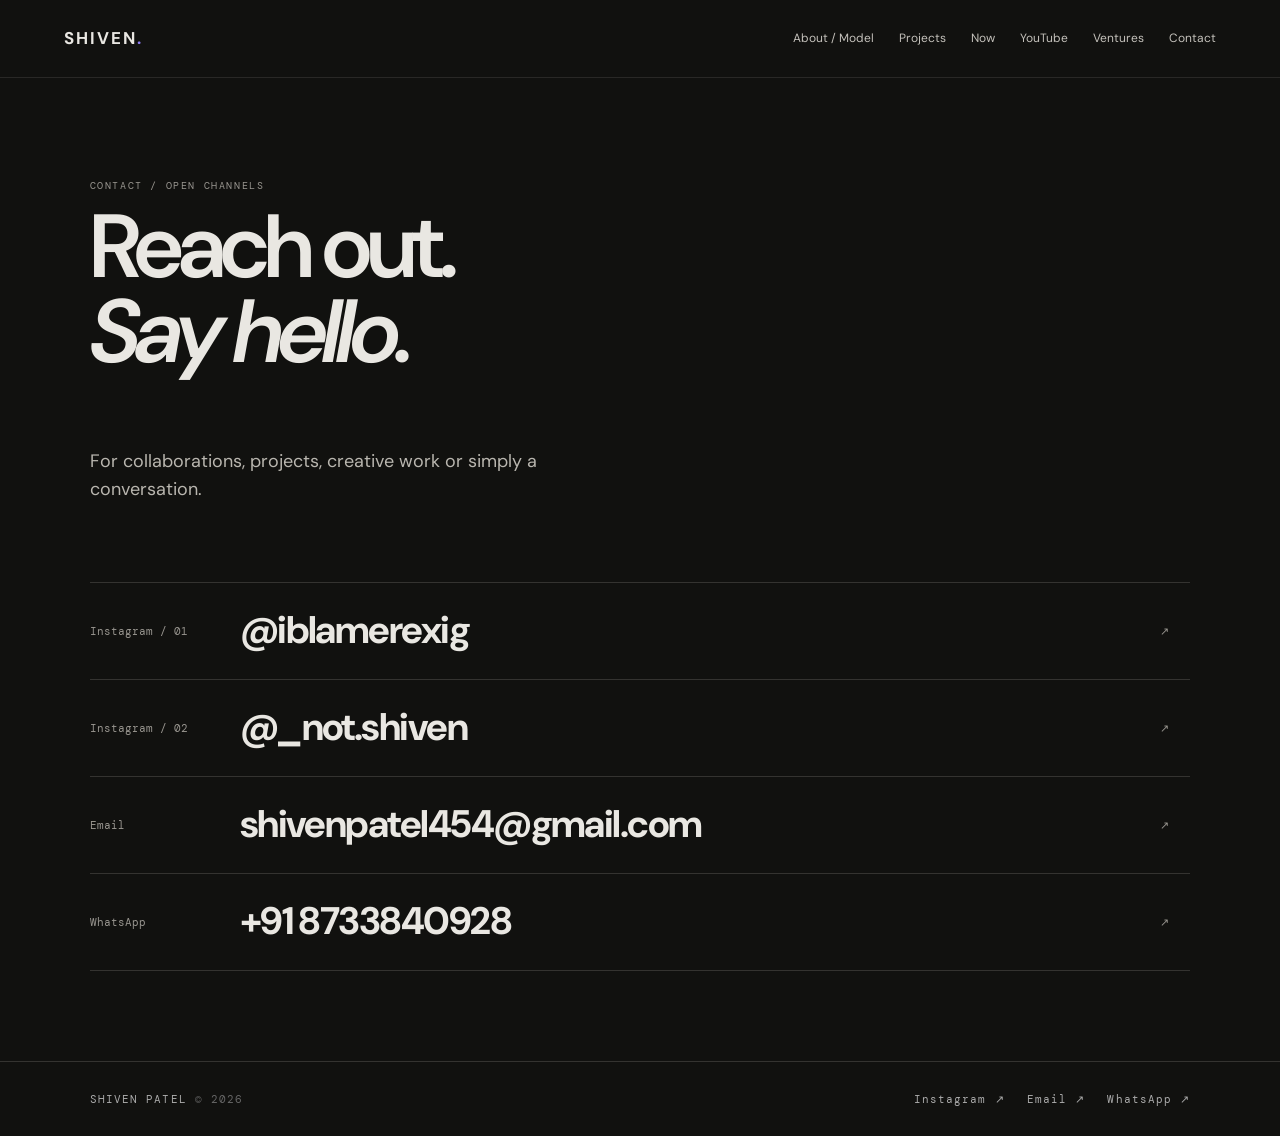
==== contact.html @ d4d67826 "Publish portfolio website" ====
<!doctype html>
<html lang="en">
<head>
  <meta charset="utf-8">
  <meta name="viewport" content="width=device-width, initial-scale=1">
  <meta name="description" content="Shiven Patel — personal portfolio, modeling, projects and ventures.">
  <title>Contact — Shiven Patel</title>
  <link rel="stylesheet" href="style.css">
</head>
<body class="personal">
<header class="site-header">
  <a class="wordmark" href="index.html">SHIVEN<span>.</span></a>
  <button class="menu-toggle" aria-label="Open navigation" aria-expanded="false">☰</button>
  <nav class="nav-links">
    <a href="about.html">About / Model</a><a href="projects.html">Projects</a><a href="now.html">Now</a>
    <a href="youtube.html">YouTube</a><a href="ventures.html">Ventures</a><a href="contact.html">Contact</a>
  </nav>
</header>

<main><section class="page-intro section-pad"><p class="eyebrow">CONTACT / OPEN CHANNELS</p><h1>Reach out.<br><em>Say hello.</em></h1><p class="lede">For collaborations, projects, creative work or simply a conversation.</p></section><section class="contact-list section-pad"><a href="https://www.instagram.com/iblamerexig/" target="_blank" rel="noopener"><span>Instagram / 01</span><h2>@iblamerexig</h2><span>↗</span></a><a href="https://www.instagram.com/_not.shiven/" target="_blank" rel="noopener"><span>Instagram / 02</span><h2>@_not.shiven</h2><span>↗</span></a><a href="mailto:shivenpatel454@gmail.com"><span>Email</span><h2>shivenpatel454@gmail.com</h2><span>↗</span></a><a href="https://wa.me/918733840928" target="_blank" rel="noopener"><span>WhatsApp</span><h2>+91 8733840928</h2><span>↗</span></a></section></main><footer class="footer"><div>SHIVEN PATEL <span>© 2026</span></div><div class="footer-links"><a href="https://www.instagram.com/iblamerexig/" target="_blank" rel="noopener">Instagram ↗</a><a href="mailto:shivenpatel454@gmail.com">Email ↗</a><a href="https://wa.me/918733840928" target="_blank" rel="noopener">WhatsApp ↗</a></div></footer>
<script src="script.js"></script></body></html>
---- style.css ----
@import url('https://fonts.googleapis.com/css2?family=DM+Mono:wght@400;500&family=DM+Sans:wght@400;500;600;700&family=Playfair+Display:ital,wght@0,500;0,600;1,500&display=swap');
:root{--bg:#11110f;--surface:#1a1917;--text:#e9e7e2;--muted:#98958f;--line:#343330;--purple:#8d7cf6;--red:#e35c51;--white:#f1f0ed}*{box-sizing:border-box}html{scroll-behavior:smooth}body{margin:0;background:var(--bg);color:var(--text);font-family:'DM Sans',sans-serif;font-size:16px;line-height:1.55}a{color:inherit;text-decoration:none}img{display:block;width:100%;height:100%;object-fit:cover;  object-position:center 30%;}button{font:inherit}.site-header{height:78px;display:flex;align-items:center;justify-content:space-between;padding:0 5vw;border-bottom:1px solid #292826;position:relative;z-index:10}.wordmark{font-size:17px;font-weight:700;letter-spacing:.12em}.wordmark span{color:var(--purple)}.nav-links{display:flex;gap:25px;font-size:12px;color:#c4c1bb}.nav-links a:hover,.text-link:hover{color:white}.menu-toggle{display:none;background:none;border:0;color:var(--text);font-size:24px}.eyebrow{font-family:'DM Mono',monospace;font-size:10px;letter-spacing:.16em;text-transform:uppercase;color:var(--muted)}h1,h2,h3,p{margin-top:0}h1{font-size:clamp(48px,8vw,112px);line-height:.95;letter-spacing:-.055em;font-weight:600}h2{font-size:clamp(32px,5vw,66px);line-height:1.04;letter-spacing:-.04em}h3{font-size:32px}h1 span,h2 em{font-family:'Playfair Display',serif;font-weight:500;font-style:italic;letter-spacing:-.04em}.lede{font-size:18px;color:#b9b6af;max-width:550px}.body-copy{max-width:600px;color:#b6b3ac}.section-pad{padding:90px 7vw}.hero{min-height:78vh;padding:8vh 7vw;display:grid;grid-template-columns:1.05fr .95fr;gap:5vw;align-items:center;position:relative}.hero-copy h1{margin:20px 0 24px}.hero-copy h1 span{color:#a8a39a}.hero-photo{height:65vh;min-height:420px;position:relative;background:#262522}.hero-side-note{position:absolute;right:2vw;bottom:35px;writing-mode:vertical-rl;font:10px 'DM Mono';letter-spacing:.2em;color:#6e6b65}.photo-slot{position:relative;overflow:hidden;background:linear-gradient(135deg,#33312e,#1b1a18 55%,#45413d);min-height:150px}.photo-slot img{position:absolute;inset:0}.photo-note{position:absolute;bottom:12px;left:12px;background:#111b;color:#bbb;padding:5px 8px;font:10px 'DM Mono';letter-spacing:.04em;z-index:2}.button{display:inline-flex;align-items:center;gap:10px;padding:13px 18px;font-size:12px;letter-spacing:.05em;border:1px solid #555;border-radius:2px;transition:.25s}.button:hover{transform:translateY(-2px)}.button-light{background:#e9e7e2;color:#141412;border-color:#e9e7e2}.button-purple{background:#7563e7;color:white;border-color:#7563e7}.button-red{border-color:#a9433c;color:#ef7168}.button-row{display:flex;gap:25px;align-items:center;margin-top:30px}.text-link{font-size:12px;color:#c9c6c0;border-bottom:1px solid #68655f;padding-bottom:4px}.intro-band{padding:100px 12vw;background:#1b1a18;border-top:1px solid var(--line);border-bottom:1px solid var(--line)}.intro-band h2{max-width:780px}.intro-band .body-copy{margin-top:30px}.home-collage{padding-top:70px;padding-bottom:110px}.collage-top{display:grid;grid-template-columns:1fr 1fr;align-items:center;gap:10vw}.tall{height:650px}.collage-text{padding:20px}.collage-text h2{font-size:clamp(45px,6vw,82px)}.collage-bottom{display:grid;grid-template-columns:1.7fr .7fr;gap:25px;margin-top:45px}.wide{height:450px}.small{height:450px}.section-heading{margin-bottom:40px}.venture-preview{background:#191817}.venture-cards{display:grid;grid-template-columns:1fr 1fr;gap:22px}.venture-card{display:flex;flex-direction:column;min-height:340px;padding:32px;border:1px solid #373532;transition:transform .25s;position:relative}.venture-card:hover{transform:translateY(-5px)}.card-top{display:flex;justify-content:space-between;font:10px 'DM Mono';letter-spacing:.12em}.delley-card{background:linear-gradient(135deg,#f1efff,#dcd6ff);color:#201d33;border-color:#c9c0ff}.delley-card h3{font-size:54px;margin:55px 0 10px}.delley-card h3 span{color:#7664e8}.delley-card p{color:#5f5876;max-width:380px}.kblor-card{background:#171412;color:#e8e3df;border-color:#4b302a}.kblor-card h3{font-size:58px;margin:55px 0 10px;letter-spacing:.08em}.kblor-card h3 span{color:#e55b4d}.kblor-card p{color:#a8a09b}.card-cta{margin-top:auto;font:11px 'DM Mono';letter-spacing:.1em}.all-ventures{display:inline-block;margin-top:30px}.last-call{padding-top:120px;padding-bottom:120px;background:#292724}.last-call h2{margin:20px 0 30px}.page-intro{padding-top:100px;padding-bottom:50px}.page-intro h1{font-size:clamp(48px,7vw,96px)}.about-grid{padding-top:35px;display:grid;grid-template-columns:1.1fr .9fr;gap:8vw;align-items:center}.about-main{height:650px}.about-text p:not(.eyebrow){color:#b8b4ae;max-width:550px}.about-text h2{margin-bottom:30px}.model-gallery{padding-top:100px}.gallery-grid{display:grid;grid-template-columns:1fr 1fr 1fr;gap:18px;grid-template-rows:440px 350px}.gallery-a{grid-row:span 2;height:auto}.gallery-b,.gallery-c,.gallery-d,.gallery-e,.gallery-f{height:auto}.gallery-b{height:440px}.gallery-c{height:440px}.gallery-d{height:350px}.gallery-e{height:350px}.gallery-f{height:350px}.project-list{padding-top:20px}.project-row{display:grid;grid-template-columns:60px 1fr auto;align-items:center;gap:25px;border-top:1px solid var(--line);padding:35px 0}.project-row:last-child{border-bottom:1px solid var(--line)}.project-row>span,.project-row>a{font:11px 'DM Mono';color:var(--muted)}.project-row h2{font-size:35px;margin-bottom:5px}.project-row p{margin:0;color:var(--muted)}.project-note{background:#1b1a18}.now-grid{display:grid;grid-template-columns:1fr 1fr;gap:20px}.now-item{padding:30px;border:1px solid var(--line);min-height:220px}.now-item>span{font:10px 'DM Mono';color:var(--muted)}.now-item h2{font-size:34px;margin:25px 0 12px}.now-item p{color:var(--muted);max-width:450px}.now-photo{height:520px;margin:0 7vw;padding:0}.contact-list{padding-top:10px}.contact-list a{display:grid;grid-template-columns:150px 1fr 30px;align-items:center;padding:28px 0;border-top:1px solid var(--line)}.contact-list a:last-child{border-bottom:1px solid var(--line)}.contact-list span{font:11px 'DM Mono';color:var(--muted)}.contact-list h2{font-size:clamp(22px,3vw,42px);margin:0}.footer{display:flex;justify-content:space-between;padding:30px 7vw;border-top:1px solid var(--line);font:11px 'DM Mono';letter-spacing:.1em;color:#aaa}.footer span{color:#666}.footer-links{display:flex;gap:22px}.brand-nav{display:flex;justify-content:space-between;align-items:center;padding:25px 5vw;font:11px 'DM Mono';letter-spacing:.12em;border-bottom:1px solid #343434}.brand-hero{min-height:78vh;padding:8vh 7vw;display:grid;grid-template-columns:1fr 1fr;align-items:center;gap:6vw}.brand-hero h1{font-size:clamp(55px,7vw,95px)}.brand-lede{max-width:480px;color:#aaa;margin:25px 0 35px}.brand-image-slot{height:65vh;position:relative;background:#252525;overflow:hidden}.brand-image-slot img{position:absolute;inset:0}.brand-minimal-note{display:flex;justify-content:space-between;align-items:center;padding:28px 7vw;border-top:1px solid #ddd;border-bottom:1px solid #ddd;font:11px 'DM Mono'}.brand-minimal-note p{margin:0}.brand-footer{display:flex;justify-content:space-between;padding:25px 5vw;color:#999;font:11px 'DM Mono'}.brand-delley{background:#f4f2ff;color:#26223a;--muted:#817c92}.brand-delley .brand-nav{border-color:#ded9f4}.brand-delley .brand-nav a:hover{color:#7462e9}.brand-delley .brand-hero{background:radial-gradient(ellipse at 80% 20%,#d9d0ff,#f5f3ff 60%)}.brand-delley .brand-hero h1 span{color:#7664e8}.brand-delley .brand-lede{color:#635e76}.brand-delley .brand-minimal-note{border-color:#d5d0e8;color:#5d5870}.brand-delley .brand-footer{color:#68627c}.brand-delley .brand-image-slot{background:#c6b9f8}.brand-kblor{background:#0d0c0b;color:#ded8d3}.kblor-nav{border-color:#292321}.kblor-nav span{color:#e45e53}.kblor-hero{background:radial-gradient(ellipse at 60% 35%,#40211f,#11100f 68%)}.kblor-hero h1{letter-spacing:-.04em}.kblor-hero h1 span{color:#e05b50}.kblor-copy .eyebrow{color:#93827d}.kblor-image{background:#271918}.kblor-bottom{padding:70px 7vw;border-top:1px solid #302523;display:grid;grid-template-columns:1fr 2fr 1fr;align-items:center;gap:25px}.kblor-bottom>span{font:10px 'DM Mono';color:#777}.kblor-bottom h2{font-size:44px;margin:0}.kblor-bottom p{color:#999}.kblor-bottom a{color:#e56559;font:11px 'DM Mono'}.kblor-footer{border-top:1px solid #302523}.youtube-page{background:#0f0f0f;color:#eee}.yt-header{height:72px;padding:0 4vw;display:flex;justify-content:space-between;align-items:center;border-bottom:1px solid #292929}.yt-header>a:last-child,.yt-label{font:11px 'DM Mono';color:#aaa}.yt-icon{background:#f22;color:white;border-radius:5px;padding:5px 8px}.yt-main{display:grid;grid-template-columns:minmax(0,2fr) minmax(300px,.8fr);gap:32px;padding:35px 4vw}.yt-player{aspect-ratio:16/9;background:#000}.yt-player iframe{width:100%;height:100%;border:0}.yt-info{padding-top:22px}.yt-info h1{font-size:30px;letter-spacing:-.02em}.yt-info p:not(.eyebrow){color:#aaa}.yt-recommendations{padding:0 0 30px}.yt-rec-heading h2{font-size:28px}.yt-list{display:flex;flex-direction:column;gap:15px}.yt-item{display:grid;grid-template-columns:150px 1fr;gap:12px;cursor:pointer;padding:8px;border:1px solid transparent;border-radius:8px}.yt-item:hover,.yt-item.active{border-color:#3b3b3b;background:#181818}.yt-thumb{aspect-ratio:16/9;background:#272727;overflow:hidden;position:relative}.yt-thumb img{object-fit:cover}.yt-item h3{font-size:14px;line-height:1.3;margin:0 0 7px}.yt-item p{font-size:11px;color:#888;margin:0}.yt-footer{background:#0f0f0f;border-color:#292929}
@media(max-width:850px){.site-header{padding:0 5vw}.menu-toggle{display:block}.nav-links{display:none;position:absolute;top:78px;left:0;right:0;background:#151514;padding:20px 5vw;flex-direction:column;border-bottom:1px solid var(--line)}.nav-links.open{display:flex}.hero,.brand-hero{grid-template-columns:1fr;gap:30px}.hero{padding-top:55px}.hero-photo,.brand-image-slot{height:55vh;min-height:330px}.hero-side-note{display:none}.section-pad{padding:65px 6vw}.intro-band{padding:70px 8vw}.collage-top{grid-template-columns:1fr;gap:35px}.tall{height:500px}.collage-bottom{grid-template-columns:1fr 1fr}.wide,.small{height:300px}.venture-cards{grid-template-columns:1fr}.about-grid{grid-template-columns:1fr;gap:35px}.about-main{height:500px}.gallery-grid{grid-template-columns:1fr 1fr;grid-template-rows:350px 350px 350px}.gallery-a{grid-row:auto;height:350px}.gallery-b,.gallery-c,.gallery-d,.gallery-e,.gallery-f{height:350px}.now-grid{grid-template-columns:1fr}.contact-list a{grid-template-columns:110px 1fr 20px;gap:10px}.contact-list h2{font-size:22px}.brand-minimal-note{gap:15px;flex-wrap:wrap}.kblor-bottom{grid-template-columns:1fr;gap:15px}.yt-main{grid-template-columns:1fr}.yt-recommendations{margin-top:20px}.yt-item{grid-template-columns:42% 1fr}.footer{flex-direction:column;gap:20px}.footer-links{flex-wrap:wrap}.page-intro{padding-top:70px}}
@media(max-width:520px){h1{font-size:54px}.hero-photo{height:460px}.button-row{align-items:flex-start;flex-direction:column}.collage-bottom{grid-template-columns:1fr}.small{height:380px}.venture-card{min-height:310px;padding:25px}.delley-card h3,.kblor-card h3{font-size:44px}.gallery-grid{grid-template-columns:1fr;grid-template-rows:auto}.gallery-grid .photo-slot{height:430px}.contact-list a{grid-template-columns:1fr auto}.contact-list a span:first-child{grid-column:1/-1}.contact-list h2{overflow-wrap:anywhere}.brand-nav{font-size:9px;padding:18px 4vw}.brand-hero{padding:55px 6vw}.brand-hero h1{font-size:58px}.brand-image-slot{height:430px}.yt-header{padding:0 4vw}.yt-header>a:last-child{display:none}.yt-main{padding:20px 4vw}.yt-info h1{font-size:24px}.yt-item{grid-template-columns:40% 1fr}.footer-links{gap:14px}}
.venture-card,.project-row,.now-item,.gallery-grid .photo-slot{opacity:1;transform:translateY(0);transition:opacity .55s ease,transform .55s ease}.venture-card.seen,.project-row.seen,.now-item.seen,.gallery-grid .photo-slot.seen{animation:soft-in .55s ease both}@keyframes soft-in{from{opacity:.55;transform:translateY(12px)}to{opacity:1;transform:translateY(0)}}
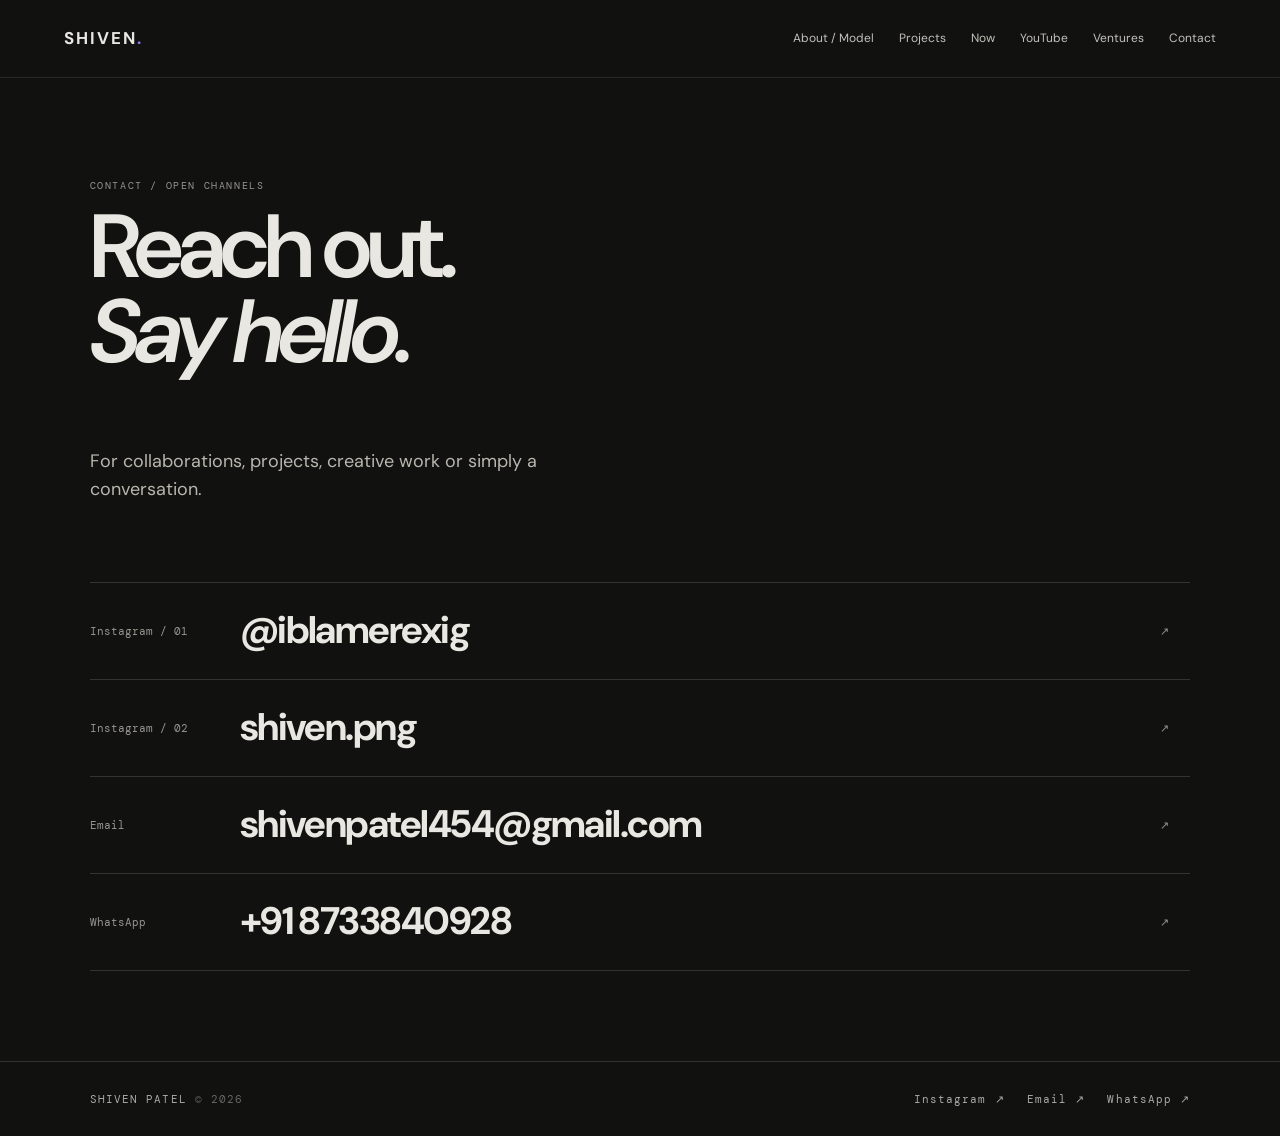
==== commit fde1bcd8: "Update contact.html" ====
--- a/contact.html
+++ b/contact.html
@@ -17,5 +17,5 @@
   </nav>
 </header>
 
-<main><section class="page-intro section-pad"><p class="eyebrow">CONTACT / OPEN CHANNELS</p><h1>Reach out.<br><em>Say hello.</em></h1><p class="lede">For collaborations, projects, creative work or simply a conversation.</p></section><section class="contact-list section-pad"><a href="https://www.instagram.com/iblamerexig/" target="_blank" rel="noopener"><span>Instagram / 01</span><h2>@iblamerexig</h2><span>↗</span></a><a href="https://www.instagram.com/_not.shiven/" target="_blank" rel="noopener"><span>Instagram / 02</span><h2>@_not.shiven</h2><span>↗</span></a><a href="mailto:shivenpatel454@gmail.com"><span>Email</span><h2>shivenpatel454@gmail.com</h2><span>↗</span></a><a href="https://wa.me/918733840928" target="_blank" rel="noopener"><span>WhatsApp</span><h2>+91 8733840928</h2><span>↗</span></a></section></main><footer class="footer"><div>SHIVEN PATEL <span>© 2026</span></div><div class="footer-links"><a href="https://www.instagram.com/iblamerexig/" target="_blank" rel="noopener">Instagram ↗</a><a href="mailto:shivenpatel454@gmail.com">Email ↗</a><a href="https://wa.me/918733840928" target="_blank" rel="noopener">WhatsApp ↗</a></div></footer>
+<main><section class="page-intro section-pad"><p class="eyebrow">CONTACT / OPEN CHANNELS</p><h1>Reach out.<br><em>Say hello.</em></h1><p class="lede">For collaborations, projects, creative work or simply a conversation.</p></section><section class="contact-list section-pad"><a href="https://www.instagram.com/iblamerexig/" target="_blank" rel="noopener"><span>Instagram / 01</span><h2>@iblamerexig</h2><span>↗</span></a><a href="https://www.instagram.com/shiven.png/" target="_blank" rel="noopener"><span>Instagram / 02</span><h2>shiven.png</h2><span>↗</span></a><a href="mailto:shivenpatel454@gmail.com"><span>Email</span><h2>shivenpatel454@gmail.com</h2><span>↗</span></a><a href="https://wa.me/918733840928" target="_blank" rel="noopener"><span>WhatsApp</span><h2>+91 8733840928</h2><span>↗</span></a></section></main><footer class="footer"><div>SHIVEN PATEL <span>© 2026</span></div><div class="footer-links"><a href="https://www.instagram.com/iblamerexig/" target="_blank" rel="noopener">Instagram ↗</a><a href="mailto:shivenpatel454@gmail.com">Email ↗</a><a href="https://wa.me/918733840928" target="_blank" rel="noopener">WhatsApp ↗</a></div></footer>
 <script src="script.js"></script></body></html>
